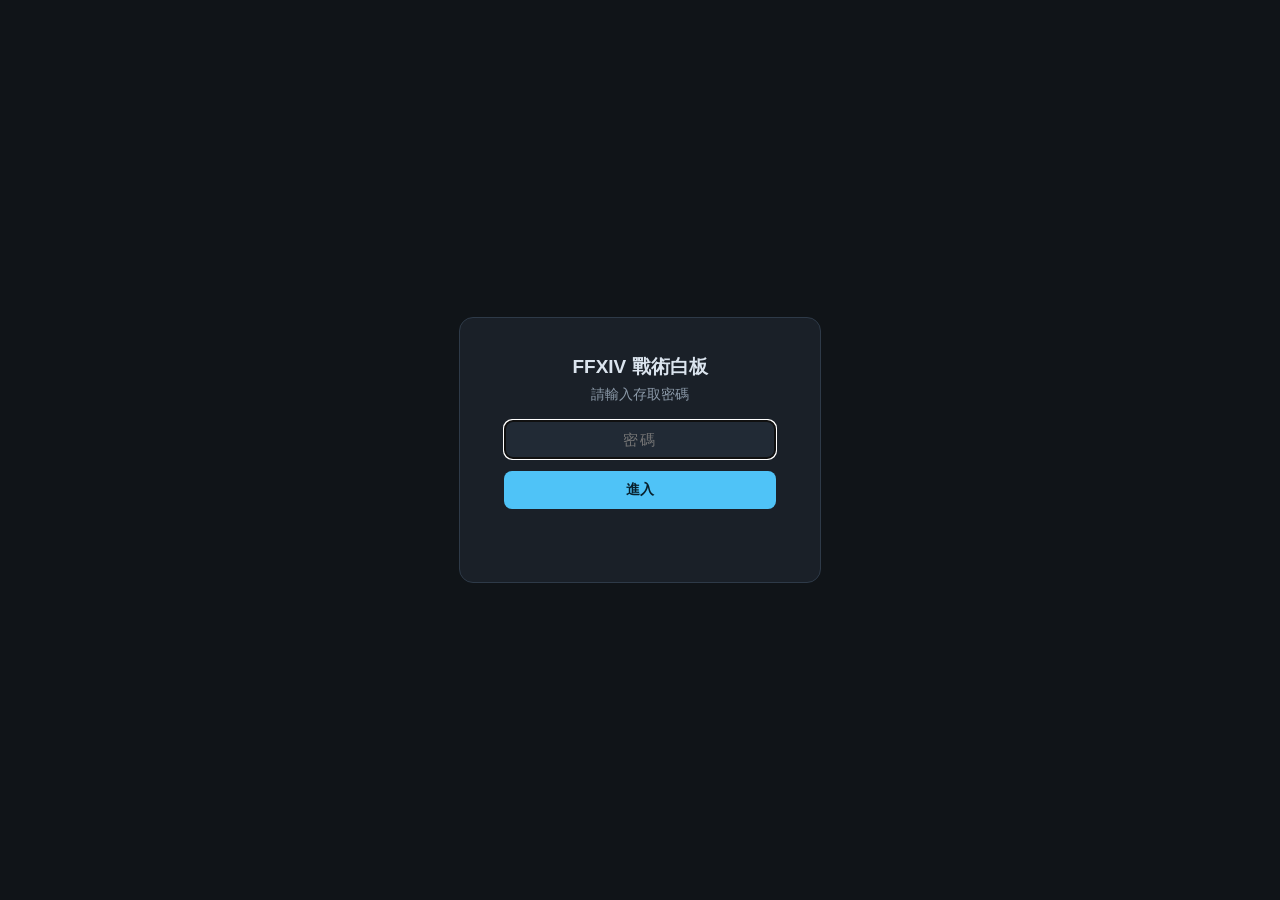
==== board.html @ fa4d5320 "校對版說明補上 P4 究極神兵 uwu-lab.js 的 P4 章節與速查卡已由 rebuild-uwu.py 帶入(與正式版相同), 這裡只更新首頁的校對版說明;board.html 的 raids" ====
﻿<!DOCTYPE html>
<html lang="zh-Hant">
<head>
<meta charset="UTF-8">
<meta name="viewport" content="width=device-width, initial-scale=1">
<title>FFXIV 戰術白板</title>
<link rel="stylesheet" href="css/board.css?v=5">
</head>
<body>

<div id="gate-overlay" class="gate-overlay">
  <div class="gate-box">
    <h1>FFXIV 戰術白板</h1>
    <p>請輸入存取密碼</p>
    <input id="gate-input" type="password" autocomplete="off" placeholder="密碼">
    <button id="gate-submit">進入</button>
    <p id="gate-error" class="gate-error"></p>
  </div>
</div>

<div id="board-app" hidden>
  <header class="board-header">
    <a class="home-link" href="index.html">← 返回首頁</a>
    <h1>戰術白板</h1>
    <div class="board-toolbar">
      <label class="toolbar-item">
        場地
        <select id="arena-select"></select>
      </label>
      <div id="phase-tabs" class="phase-tabs"></div>
      <button id="reset-tokens-btn" class="toolbar-btn">↺ 重置站位</button>
      <button id="import-guide-btn" class="toolbar-btn">📥 導入攻略</button>
      <button id="storage-btn" class="toolbar-btn">💾 盤面</button>
    </div>
  </header>
  <div class="board-body">
    <aside id="tool-bar" class="tool-bar"></aside>
    <main class="board-main">
      <div id="board-canvas" class="board-canvas-wrap"></div>
    </main>
    <aside class="side-panel">
      <div class="frame-note-panel">
        <h3>📝 影格說明</h3>
        <textarea id="frame-note-input" placeholder="尚無影格" disabled></textarea>
      </div>
      <div id="property-panel" class="property-panel"></div>
      <div id="object-list" class="object-list"></div>
    </aside>
  </div>
  <footer class="timeline-bar">
    <div class="timeline-row">
      <button id="timeline-play-btn" class="toolbar-btn timeline-play">▶ 播放</button>
      <button id="timeline-prev-btn" class="toolbar-btn" title="上一格(← 鍵)">◀ 上一格</button>
      <div id="timeline-frames" class="timeline-frames"></div>
      <button id="timeline-next-btn" class="toolbar-btn" title="下一格(→ 鍵)">下一格 ▶</button>
    </div>
    <div class="timeline-row">
      <span class="timeline-label">目前影格:</span>
      <button id="timeline-dup-btn" class="toolbar-btn" title="複製目前影格">⧉ 複製</button>
      <button id="timeline-del-btn" class="toolbar-btn danger" title="刪除目前影格">🗑 刪除</button>
      <button id="timeline-moveleft-btn" class="toolbar-btn" title="往前移">⇤ 前移</button>
      <button id="timeline-moveright-btn" class="toolbar-btn" title="往後移">⇥ 後移</button>
      <span class="timeline-sep"></span>
      <label class="toolbar-item">
        影格間隔
        <input id="timeline-holdsec" type="number" min="0.5" step="0.5" value="1.5">秒
      </label>
      <button id="timeline-add-btn" class="toolbar-btn">➕ 新增影格</button>
    </div>
  </footer>
</div>

<div id="import-modal" class="modal-overlay" hidden>
  <div class="modal-box">
    <div class="modal-header">
      <h2>📥 從攻略導入盤面</h2>
      <button id="import-close" class="modal-close" title="關閉">✕</button>
    </div>
    <div class="modal-body">
      <div class="modal-row">
        <span>副本</span>
        <select id="import-raid-select"></select>
      </div>
      <div class="modal-row">
        <span>階段</span>
        <select id="import-section-select"></select>
      </div>
      <label class="step-item" style="margin-bottom:6px">
        <input type="checkbox" id="import-select-all">
        <span><b>全選</b></span>
      </label>
      <div id="import-step-list" class="step-list"></div>
      <p class="modal-hint">導入會把攻略步驟轉成白板影格(含兵棋站位、地毯、箭頭、連線、標註與說明文字),導入後皆可自由編輯。</p>
    </div>
    <div class="modal-footer">
      <span id="import-count" class="modal-hint" style="margin:0"></span>
      <span class="spacer"></span>
      <button id="import-overwrite-btn" class="toolbar-btn primary">導入並覆蓋</button>
      <button id="import-append-btn" class="toolbar-btn">導入並新增影格</button>
    </div>
  </div>
</div>

<div id="storage-modal" class="modal-overlay" hidden>
  <div class="modal-box">
    <div class="modal-header">
      <h2>💾 盤面管理</h2>
      <button id="storage-close" class="modal-close" title="關閉">✕</button>
    </div>
    <div class="modal-body">
      <h3 class="modal-section-title">具名盤面</h3>
      <div id="storage-slot-list" class="slot-list"></div>
      <div class="modal-row" style="margin-top:12px">
        <input id="storage-name-input" type="text" placeholder="盤面名稱(例:黑洞①走位)" maxlength="40">
        <button id="storage-save-btn" class="toolbar-btn primary">存為新盤面</button>
      </div>

      <h3 class="modal-section-title">檔案交換</h3>
      <div class="modal-row">
        <button id="storage-export-btn" class="toolbar-btn">⬇ 匯出 JSON 檔</button>
        <button id="storage-import-btn" class="toolbar-btn">⬆ 匯入 JSON 檔</button>
        <input id="storage-file-input" type="file" accept="application/json,.json" hidden>
      </div>
      <p class="modal-hint">目前盤面會自動保存在這台瀏覽器,重開頁面會接回上次的內容。要分享給隊友請用匯出 JSON。</p>

      <h3 class="modal-section-title">重來</h3>
      <div class="modal-row">
        <button id="storage-clear-btn" class="toolbar-btn danger">🗑 清空目前盤面</button>
      </div>
    </div>
    <div class="modal-footer">
      <span id="storage-status" class="modal-hint" style="margin:0"></span>
    </div>
  </div>
</div>

<script src="js/board/gate.js?v=1"></script>
<script src="js/board/state.js?v=1"></script>
<script src="js/board/objects.js?v=4"></script>
<script src="js/board/canvas.js?v=1"></script>
<script src="js/board/history.js?v=1"></script>
<script src="data/arenas/index.js?v=1"></script>
<script src="data/raids.js?v=2"></script>
<script src="data/board-special-objects.js?v=3"></script>
<script src="js/board/import.js?v=4"></script>
<script src="js/board/storage.js?v=1"></script>
<script src="js/board/app.js?v=3"></script>
<script>
  boardGateInit(() => { boardMain().catch(e => { console.error(e); alert('載入失敗:' + e.message); }); });
</script>
</body>
</html>
---- css/board.css ----
/* FFXIV 戰術白板 — 深色主題 */
:root {
  --bg: #101418;
  --bg-panel: #1a2028;
  --bg-panel2: #212a35;
  --border: #2e3a48;
  --text: #dbe4ee;
  --text-dim: #8b99a8;
  --accent: #4fc3f7;   /* 介面主色(非物件用色) */
  --tank: #4a90d9;
  --healer: #4caf7d;
  --dps: #e05d5d;
  /* 物件調色盤:一般顏色命名(舊的機制語意名 fire/ice/thunder/void/death/accent 已停用) */
  --red: #ff3b3b;
  --orange: #ff7a45;
  --yellow: #ffd75e;
  --green: #4caf7d;
  --cyan: #4fc3f7;
  --blue: #7fb6ff;
  --purple: #b06ce0;
  --magenta: #d24ce0;
  --white: #eeeeee;
}

* { box-sizing: border-box; }
[hidden] { display: none !important; }
html, body {
  margin: 0; padding: 0; height: 100%;
  background: var(--bg); color: var(--text);
  font-family: "Microsoft JhengHei", "PingFang TC", "Noto Sans TC", sans-serif;
}
a { color: var(--accent); text-decoration: none; }

/* ── 卷軸(配合深色主題)───────────────
 * Firefox 用 scrollbar-*,Chromium/WebKit 用 ::-webkit-scrollbar。 */
* { scrollbar-width: thin; scrollbar-color: #3d4d5f transparent; }
::-webkit-scrollbar { width: 10px; height: 10px; }
/* 軌道透明,讓卷軸融進所在面板(側欄/工具列/彈窗背景色各不相同) */
::-webkit-scrollbar-track { background: transparent; }
::-webkit-scrollbar-thumb {
  background: #3d4d5f; border-radius: 6px;
  border: 2px solid transparent; background-clip: padding-box;  /* 內縮留白,滑塊看起來比軌道細 */
}
::-webkit-scrollbar-thumb:hover { background: #55697f; background-clip: padding-box; }
::-webkit-scrollbar-thumb:active { background: var(--accent); background-clip: padding-box; }
::-webkit-scrollbar-corner { background: transparent; }

/* ── 密碼門檻 ─────────────────────── */
.gate-overlay {
  position: fixed; inset: 0; display: flex; align-items: center; justify-content: center;
  background: var(--bg); z-index: 100;
}
.gate-box {
  text-align: center; background: var(--bg-panel); border: 1px solid var(--border);
  border-radius: 14px; padding: 36px 44px; min-width: 280px;
}
.gate-box h1 { font-size: 19px; margin: 0 0 6px; }
.gate-box p { margin: 4px 0 16px; color: var(--text-dim); font-size: 13.5px; }
.gate-box input {
  width: 100%; padding: 10px 12px; border-radius: 8px; margin-bottom: 12px;
  background: var(--bg-panel2); border: 1px solid var(--border); color: var(--text);
  font-size: 15px; text-align: center; letter-spacing: 2px;
}
.gate-box button {
  width: 100%; padding: 10px 12px; border-radius: 8px; cursor: pointer;
  background: var(--accent); border: none; color: #08202c; font-weight: 700; font-size: 14px;
}
.gate-error { color: #ff6b6b; min-height: 1.2em; }

/* ── 頂欄 ─────────────────────────── */
.board-header {
  display: flex; align-items: center; gap: 16px; flex-wrap: wrap;
  padding: 10px 18px; background: var(--bg-panel); border-bottom: 1px solid var(--border);
}
.board-header h1 { font-size: 17px; margin: 0; font-weight: 600; }
.board-header .home-link { font-size: 13px; color: var(--text-dim); }

.board-toolbar { display: flex; align-items: center; gap: 12px; margin-left: auto; flex-wrap: wrap; }
.toolbar-item { display: flex; align-items: center; gap: 6px; font-size: 13px; color: var(--text-dim); }
.toolbar-item select {
  background: var(--bg-panel2); color: var(--text); border: 1px solid var(--border);
  border-radius: 6px; padding: 4px 8px; font-size: 13px;
}
.phase-tabs { display: flex; gap: 6px; }
.phase-tab {
  padding: 5px 12px; border-radius: 6px; cursor: pointer; font-size: 13px; font-weight: 600;
  background: var(--bg-panel2); border: 1px solid var(--border); color: var(--text-dim);
}
.phase-tab:hover { border-color: var(--accent); color: var(--text); }
.phase-tab.active { background: var(--accent); border-color: var(--accent); color: #08202c; }

.toolbar-btn {
  padding: 6px 12px; border-radius: 6px; cursor: pointer; font-size: 13px; font-weight: 600;
  background: var(--bg-panel2); border: 1px solid var(--border); color: var(--text-dim);
}
.toolbar-btn:hover { border-color: var(--accent); color: var(--text); }
.toolbar-btn.active { background: #3a2a2a; border-color: #e0895d; color: #ffcf9e; }

/* ── 整體版面:頂欄 / 三欄主體 / 時間軸列 ── */
#board-app { display: flex; flex-direction: column; height: 100vh; }
.board-body {
  display: grid; grid-template-columns: 168px 1fr 260px;
  flex: 1; min-height: 0;
}

/* 工具列 */
.tool-bar {
  overflow-y: auto; border-right: 1px solid var(--border); background: var(--bg-panel);
  padding: 12px 10px; display: flex; flex-direction: column; gap: 4px;
}
.tool-group-title {
  margin: 10px 0 2px; font-size: 11.5px; font-weight: 700; color: var(--text-dim);
  text-transform: uppercase; letter-spacing: 0.04em;
}
.tool-group-title:first-child { margin-top: 0; }

/* 復原 / 重做 / 重置檢視 */
.tool-history-row {
  display: flex; gap: 4px; margin-bottom: 10px;
  padding-bottom: 10px; border-bottom: 1px solid var(--border);
}
.tool-icon-btn {
  flex: 1; padding: 6px 0; border-radius: 8px; cursor: pointer;
  background: var(--bg-panel2); border: 1px solid var(--border);
  color: var(--text-dim); font-size: 15px; line-height: 1.1;
}
.tool-icon-btn:hover:not(:disabled) { border-color: var(--accent); color: var(--text); }
.tool-icon-btn:disabled { opacity: 0.3; cursor: default; }
.tool-icon-btn.active { border-color: #e0895d; color: #ffcf9e; background: #3a2a2a; }
.tool-group-row { display: flex; flex-direction: column; gap: 4px; }
.tool-btn {
  display: flex; align-items: center; gap: 8px; text-align: left;
  padding: 7px 9px; border-radius: 8px; cursor: pointer;
  background: var(--bg-panel2); border: 1px solid var(--border);
  color: var(--text-dim); font-size: 12.5px; font-weight: 600;
}
.tool-btn:hover { border-color: var(--accent); color: var(--text); }
.tool-btn.active { background: var(--accent); border-color: var(--accent); color: #08202c; }
.tool-icon { font-size: 14px; width: 16px; text-align: center; flex: none; }

/* 畫布 */
.board-main {
  display: flex; justify-content: center; align-items: flex-start;
  padding: 22px; overflow: auto; box-sizing: border-box;
}
.board-canvas-wrap { width: 100%; max-width: 780px; }
.board-svg { width: 100%; height: auto; display: block; touch-action: none; aspect-ratio: 1; }
.board-canvas-wrap.placing .board-svg { cursor: crosshair; }

/* 側欄:屬性面板 + 物件清單 */
.side-panel {
  overflow-y: auto; border-left: 1px solid var(--border); background: var(--bg-panel);
  display: flex; flex-direction: column;
}
.property-panel {
  padding: 14px 14px 10px; border-bottom: 1px solid var(--border);
}
.property-panel h3 { margin: 0 0 10px; font-size: 14px; }
.prop-row {
  display: flex; align-items: center; justify-content: space-between; gap: 8px;
  margin-bottom: 8px; font-size: 12.5px; color: var(--text-dim);
}
.prop-row input, .prop-row select {
  width: 120px; padding: 4px 6px; border-radius: 6px;
  background: var(--bg-panel2); border: 1px solid var(--border); color: var(--text); font-size: 12.5px;
}
.prop-actions { display: flex; gap: 8px; margin-top: 10px; }
.toolbar-btn.danger { border-color: #7a3030; color: #ff9a9a; }
.toolbar-btn.danger:hover { border-color: #ff5f5f; }

.object-list { padding: 12px 14px; flex: 1; overflow-y: auto; }
.list-section { margin-bottom: 4px; }
.list-section-title-only {
  font-size: 12.5px; color: var(--text-dim); margin: 14px 0 2px; text-transform: uppercase; letter-spacing: 0.04em;
  font-weight: 700;
}
.list-section-header {
  display: flex; align-items: center; gap: 6px; margin: 10px 0 4px;
}
.list-section:first-child .list-section-header { margin-top: 0; }
.list-section-header h3 {
  flex: 1; font-size: 12.5px; color: var(--text-dim); margin: 0;
  text-transform: uppercase; letter-spacing: 0.04em; font-weight: 700;
}
.list-collapse-btn {
  flex: none; background: none; border: none; cursor: pointer; color: var(--text-dim);
  font-size: 11px; padding: 2px 4px; width: 16px;
}
.list-collapse-btn:hover { color: var(--text); }
.list-subgroup { padding-left: 4px; border-left: 2px solid var(--border); margin-left: 2px; }
.list-icon-btn.locked-all { color: #ffcf9e; opacity: 1; }
.list-empty { font-size: 12px; color: var(--text-dim); margin: 4px 0; }
.list-row {
  display: flex; align-items: center; gap: 4px; padding: 4px 6px; border-radius: 6px;
  margin-bottom: 2px;
}
.list-row.selected { background: var(--bg-panel2); outline: 1px solid var(--accent); }
.list-row:hover { background: var(--bg-panel2); }
.list-name {
  flex: 1; text-align: left; background: none; border: none; color: var(--text);
  font-size: 12.5px; cursor: pointer; padding: 2px 0; overflow: hidden; text-overflow: ellipsis; white-space: nowrap;
}
.list-icon-btn {
  flex: none; background: none; border: none; cursor: pointer; font-size: 12px; padding: 2px 4px;
  border-radius: 4px; opacity: 0.75;
}
.list-icon-btn:hover { opacity: 1; background: var(--border); }
.list-icon-btn.danger:hover { background: #7a3030; }

.board-floor-shape { fill: #3a3226; stroke: #17130c; stroke-width: 2.5; }
/* 場地中央簍空區(如極朱雀 P3 天坑) */
.board-floor-hole { fill: #08090c; stroke: none; }
.board-floor-hole-rim { fill: none; stroke: #ff6b6b; stroke-width: 1.8; stroke-dasharray: 5 3; opacity: .75; }

/* 場地標記 */
.token.token-waymark .wm-circle { fill: rgba(0,0,0,.35); stroke-width: 1.6; }
.wm-text { font-size: 9px; font-weight: 700; text-anchor: middle; dominant-baseline: central; fill: #fff; }
.wm-A { stroke: #ff6b6b; } .wm-B { stroke: #ffd75e; }
.wm-C { stroke: #7fb6ff; } .wm-D { stroke: #c98fff; }
.token.locked { opacity: 0.75; }

/* BOSS */
.boss-circle { fill: #5b4a78; stroke: #2b2140; stroke-width: 1.5; }
.boss-facing { fill: rgba(255,255,255,.35); }
.boss-text { font-size: 5.4px; font-weight: 700; fill: #fff; text-anchor: middle; dominant-baseline: central; }

/* 玩家 */
.player-circle { stroke: #0c1116; stroke-width: 1.2; }
.player-circle.role-tank { fill: var(--tank); }
.player-circle.role-healer { fill: var(--healer); }
.player-circle.role-dps { fill: var(--dps); }
.player-text { font-size: 5.6px; font-weight: 700; fill: #fff; text-anchor: middle; dominant-baseline: central; pointer-events: none; }

.board-token { cursor: grab; }
.board-token:active { cursor: grabbing; }
.board-token.selected .wm-circle,
.board-token.selected .boss-circle,
.board-token.selected .player-circle {
  stroke: #fff; stroke-width: 2;
  filter: drop-shadow(0 0 4px var(--accent)) drop-shadow(0 0 8px var(--accent));
}

/* ── 物件(地毯/箭頭/連線/標註)────────── */
.bobj { cursor: grab; }
.bobj:active { cursor: grabbing; }
.bobj.locked { cursor: not-allowed; opacity: 0.85; }
.bobj.selected { filter: drop-shadow(0 0 3px #fff) drop-shadow(0 0 6px var(--accent)); }

.aoe { opacity: 0.55; stroke: rgba(0,0,0,.25); stroke-width: 1; }
.aoe-red { fill: var(--red); }
.aoe-orange { fill: var(--orange); }
.aoe-yellow { fill: var(--yellow); }
.aoe-green { fill: var(--green); }
.aoe-cyan { fill: var(--cyan); }
.aoe-blue { fill: var(--blue); }
.aoe-purple { fill: var(--purple); }
.aoe-magenta { fill: var(--magenta); }
.aoe-white { fill: var(--white); }

.ann-arrow, .ann-arc { fill: none; stroke-width: 2.6; }
.ann-thin { stroke-width: 1.8; }
.ann-red { stroke: var(--red); color: var(--red); }
.ann-orange { stroke: var(--orange); color: var(--orange); }
.ann-yellow { stroke: var(--yellow); color: var(--yellow); }
.ann-green { stroke: var(--green); color: var(--green); }
.ann-cyan { stroke: var(--cyan); color: var(--cyan); }
.ann-blue { stroke: var(--blue); color: var(--blue); }
.ann-purple { stroke: var(--purple); color: var(--purple); }
.ann-magenta { stroke: var(--magenta); color: var(--magenta); }
.ann-white { stroke: var(--white); color: var(--white); }

.tether { stroke-width: 1.4; stroke-dasharray: 4 3; cursor: default; }
.tether-red { stroke: var(--red); } .tether-orange { stroke: var(--orange); }
.tether-yellow { stroke: var(--yellow); } .tether-green { stroke: var(--green); }
.tether-cyan { stroke: var(--cyan); } .tether-blue { stroke: var(--blue); }
.tether-purple { stroke: var(--purple); } .tether-magenta { stroke: var(--magenta); }
.tether-white { stroke: var(--white); }

/* 副本專屬物件 */
.blackhole-glow { fill: rgba(160,90,220,.28); }
.blackhole-core { fill: #140f1e; stroke: #a05adc; stroke-width: 1.4; }
.blackhole-eye { fill: rgba(200,140,255,.55); }
.tentacle-body { fill: #4a7c3f; stroke: #d8f0c8; stroke-width: 1.2; }
.tentacle-label { font-size: 6px; font-weight: 700; fill: #fff; text-anchor: middle; dominant-baseline: central; }

/* ── 極朱雀:朱紅旋律四色假名地板 ────────── */
.quad .quad-fill { stroke: rgba(0,0,0,.45); stroke-width: 0.8; }
.quad-purple .quad-fill { fill: #7b3f8f; }
.quad-brown  .quad-fill { fill: #55432e; }
.quad-green  .quad-fill { fill: #6f8a63; }
.quad-yellow .quad-fill { fill: #c9a028; }
.quad-boom .quad-fill { fill: #ff9126; }
/* stroke:none:文字不要被外層 ann-* 的 stroke 描邊糊掉 */
.quad-glyph {
  font-size: 17px; font-weight: 700; fill: rgba(255,255,255,.85); stroke: none;
  text-anchor: middle; dominant-baseline: central; pointer-events: none;
}
.quad-boom .quad-glyph { fill: rgba(60,20,0,.75); }

/* 灼熱旋律的塔 */
.tower-ring { fill: rgba(255,196,64,.16); stroke: #ffc440; stroke-width: 1.8; }
.tower-core { fill: rgba(255,196,64,.55); }

/* 蘇生之羽:羽毛與黃圈 */
.feather-aura { fill: rgba(214,164,58,.28); stroke: rgba(230,186,80,.7); stroke-width: 0.9; }
.feather-quill { fill: #f0b429; stroke: #7a4a10; stroke-width: 0.7; }
.feather-big .feather-quill { fill: #ff9f1c; }
.feather-cleared .feather-quill { fill: #4a4438; stroke: #2a261e; }

/* 火焰鳥 */
.bird-dead .bird-body { fill: #a3312c; stroke: #4d120f; stroke-width: 0.8; }
.bird-alive .bird-body { fill: #ffb52e; stroke: #7a4a10; stroke-width: 0.8; }

/* 禁止站位 */
.rock { fill: #f08a24; stroke: #5a2c08; stroke-width: 1.4; stroke-linejoin: round; }

/* 場上的其他敵人(UWU P4):風 / 火 / 土 / 究極神兵 */
.enemy-body { stroke: #1a1a1a; stroke-width: 1.3; }
.enemy-facing { fill: rgba(255,255,255,.45); }
.enemy-label {
  font-size: 7px; font-weight: 700; fill: #fff;
  text-anchor: middle; dominant-baseline: central; pointer-events: none;
}
.enemy-wind .enemy-body { fill: #2f8f62; }
.enemy-fire .enemy-body { fill: #c4472a; }
.enemy-earth .enemy-body { fill: #9a6a2f; }
.enemy-ultima .enemy-body { fill: #5b4a78; }
.enemy-neutral .enemy-body { fill: #666; }
.xmark path { stroke: #ff3b30; stroke-width: 2.6; stroke-linecap: round; fill: none; }

/* 場外「詩」文字列 */
.ps-cell circle { fill: #2b2318; stroke: #6b5a3c; stroke-width: 0.8; }
.ps-purple circle { fill: #5c2f6b; } .ps-brown circle { fill: #4a3a28; }
.ps-green  circle { fill: #55694c; } .ps-yellow circle { fill: #9c7c1f; }
.ps-glyph {
  font-size: 10px; font-weight: 700; fill: #f2e8d5; stroke: none;
  text-anchor: middle; dominant-baseline: central;
}

.marker-share-outer { fill: none; stroke: #ffb347; stroke-width: 1.6; stroke-dasharray: 4 2; }
.marker-share-inner { fill: rgba(255,179,71,.3); stroke: #ffb347; stroke-width: 1.2; }
.marker-triangle { fill: rgba(255,90,90,.9); stroke: #fff; stroke-width: 1; }
.marker-death-bg { fill: #7a1f1f; stroke: #ff5f5f; stroke-width: 1.4; }
.marker-death-text { font-size: 12px; text-anchor: middle; dominant-baseline: central; }
.marker-forbid-circle { fill: rgba(255,59,59,.18); stroke: #ff3b3b; stroke-width: 2; }
.marker-forbid-slash { stroke: #ff3b3b; stroke-width: 2; }
.marker-text-bg { fill: rgba(16,20,24,.92); stroke: var(--border); stroke-width: 1; rx: 4; }
/* stroke:none 是必要的 —— 外層 .ann-<color> 同時設了 stroke,會被 <text> 繼承,
 * 中文字在 8px 下會被自己的顏色描邊把字腔填滿,糊成一團無法辨識。 */
.marker-text-label {
  font-size: 8px; font-weight: 600; fill: currentColor; stroke: none;
  text-anchor: middle; dominant-baseline: central;
  paint-order: stroke; letter-spacing: .02em;
}
/* 同一個繼承問題:☠ 也在 ann-* 群組內 */
.marker-death-text { stroke: none; }
.marker-target-corner { fill: none; stroke: currentColor; stroke-width: 2; }

/* ── 時間軸列 ─────────────────────── */
.timeline-bar {
  flex: none; display: flex; flex-direction: column; gap: 8px;
  padding: 10px 18px; background: var(--bg-panel); border-top: 1px solid var(--border);
}
.timeline-row { display: flex; align-items: center; gap: 8px; overflow-x: auto; }
.timeline-label { font-size: 12.5px; color: var(--text-dim); flex: none; }
.timeline-sep { flex: none; width: 1px; align-self: stretch; background: var(--border); margin: 0 2px; }
.toolbar-btn:disabled, .list-icon-btn:disabled { opacity: 0.35; cursor: default; }
.toolbar-btn:disabled:hover { border-color: var(--border); color: var(--text-dim); }

#timeline-holdsec {
  width: 56px; padding: 4px 6px; border-radius: 6px; margin: 0 4px;
  background: var(--bg-panel2); border: 1px solid var(--border); color: var(--text); font-size: 13px;
}

.timeline-play.playing { background: #2a3a2a; border-color: #5dbb6e; color: #b6f2c1; }
.timeline-frames { display: flex; align-items: center; gap: 4px; flex: 1; overflow-x: auto; padding: 2px 0; }
.frame-chip {
  flex: none; width: 34px; height: 34px; border-radius: 8px; cursor: pointer;
  display: flex; align-items: center; justify-content: center;
  background: var(--bg-panel2); border: 1px solid var(--border);
  color: var(--text-dim); font-size: 13px; font-weight: 700;
}
.frame-chip:hover { border-color: var(--accent); color: var(--text); }
.frame-chip.active { background: var(--accent); border-color: var(--accent); color: #08202c; }
.timeline-empty { color: var(--text-dim); font-size: 13px; }

/* 同步模式標示(物件清單) */
.list-icon-btn.sync-on { color: var(--accent); opacity: 1; }

/* ── 影格說明(右側欄最上方)──────────── */
.frame-note-panel { padding: 14px 14px 12px; border-bottom: 1px solid var(--border); }
.frame-note-panel h3 { margin: 0 0 8px; font-size: 12.5px; color: var(--text-dim);
  text-transform: uppercase; letter-spacing: 0.04em; font-weight: 700; }
#frame-note-input {
  width: 100%; min-height: 84px; resize: vertical; padding: 8px 9px; border-radius: 6px;
  background: var(--bg-panel2); border: 1px solid var(--border); color: var(--text);
  font-family: inherit; font-size: 12.5px; line-height: 1.55;
}
#frame-note-input:disabled { opacity: 0.4; }

/* ── 副本專屬工具區段 ───────────────── */
#special-raid-select {
  width: 100%; margin-bottom: 6px; padding: 4px 6px; border-radius: 6px;
  background: var(--bg-panel2); border: 1px solid var(--border); color: var(--text); font-size: 12px;
}
.tool-special-empty { font-size: 11.5px; color: var(--text-dim); padding: 2px 2px 0; line-height: 1.5; }

/* ── 導入攻略彈窗 ──────────────────── */
.modal-overlay {
  position: fixed; inset: 0; z-index: 80; display: flex; align-items: center; justify-content: center;
  background: rgba(6,9,12,.72); padding: 24px;
}
.modal-box {
  background: var(--bg-panel); border: 1px solid var(--border); border-radius: 14px;
  width: 100%; max-width: 560px; max-height: 100%; display: flex; flex-direction: column;
}
.modal-header {
  display: flex; align-items: center; gap: 10px; padding: 14px 18px; border-bottom: 1px solid var(--border);
}
.modal-header h2 { margin: 0; font-size: 15px; flex: 1; }
.modal-close {
  background: none; border: none; color: var(--text-dim); font-size: 18px; cursor: pointer; line-height: 1;
}
.modal-close:hover { color: var(--text); }
.modal-body { padding: 16px 18px; overflow-y: auto; flex: 1; }
.modal-footer {
  display: flex; align-items: center; gap: 8px; padding: 12px 18px; border-top: 1px solid var(--border);
}
.modal-footer .spacer { flex: 1; }
.modal-row { display: flex; align-items: center; gap: 10px; margin-bottom: 12px; font-size: 13px; color: var(--text-dim); }
.modal-row > span { flex: none; width: 44px; }
.modal-row select {
  flex: 1; padding: 6px 8px; border-radius: 6px;
  background: var(--bg-panel2); border: 1px solid var(--border); color: var(--text); font-size: 13px;
}
.step-list { border: 1px solid var(--border); border-radius: 8px; padding: 6px; max-height: 300px; overflow-y: auto; }
.step-group-title {
  font-size: 11.5px; font-weight: 700; color: var(--text-dim); margin: 8px 4px 4px;
  text-transform: uppercase; letter-spacing: 0.04em;
}
.step-group-title:first-child { margin-top: 2px; }
.step-item {
  display: flex; align-items: flex-start; gap: 8px; padding: 6px 7px; border-radius: 6px;
  font-size: 12.5px; line-height: 1.5; cursor: pointer; color: var(--text);
}
.step-item:hover { background: var(--bg-panel2); }
.step-item input { margin: 3px 0 0; flex: none; accent-color: var(--accent); }
.modal-hint { font-size: 12px; color: var(--text-dim); margin: 10px 0 0; line-height: 1.6; }
.toolbar-btn.primary { background: var(--accent); border-color: var(--accent); color: #08202c; }
.toolbar-btn.primary:hover { color: #08202c; }

/* ── 盤面管理彈窗 ──────────────────── */
.modal-section-title {
  font-size: 11.5px; font-weight: 700; color: var(--text-dim); margin: 18px 0 8px;
  text-transform: uppercase; letter-spacing: 0.04em;
}
.modal-section-title:first-child { margin-top: 0; }
.slot-list { border: 1px solid var(--border); border-radius: 8px; padding: 6px; max-height: 240px; overflow-y: auto; }
.slot-list .list-empty { margin: 6px 4px; }
.slot-row {
  display: flex; align-items: center; gap: 6px; padding: 6px 7px; border-radius: 6px;
}
.slot-row:hover { background: var(--bg-panel2); }
.slot-row + .slot-row { margin-top: 2px; }
.slot-info { flex: 1; min-width: 0; display: flex; flex-direction: column; gap: 1px; }
.slot-info b { font-size: 13px; overflow: hidden; text-overflow: ellipsis; white-space: nowrap; }
.slot-info span { font-size: 11.5px; color: var(--text-dim); }
#storage-name-input {
  flex: 1; padding: 6px 9px; border-radius: 6px;
  background: var(--bg-panel2); border: 1px solid var(--border); color: var(--text); font-size: 13px;
}
#storage-status.error { color: #ff9a9a; }
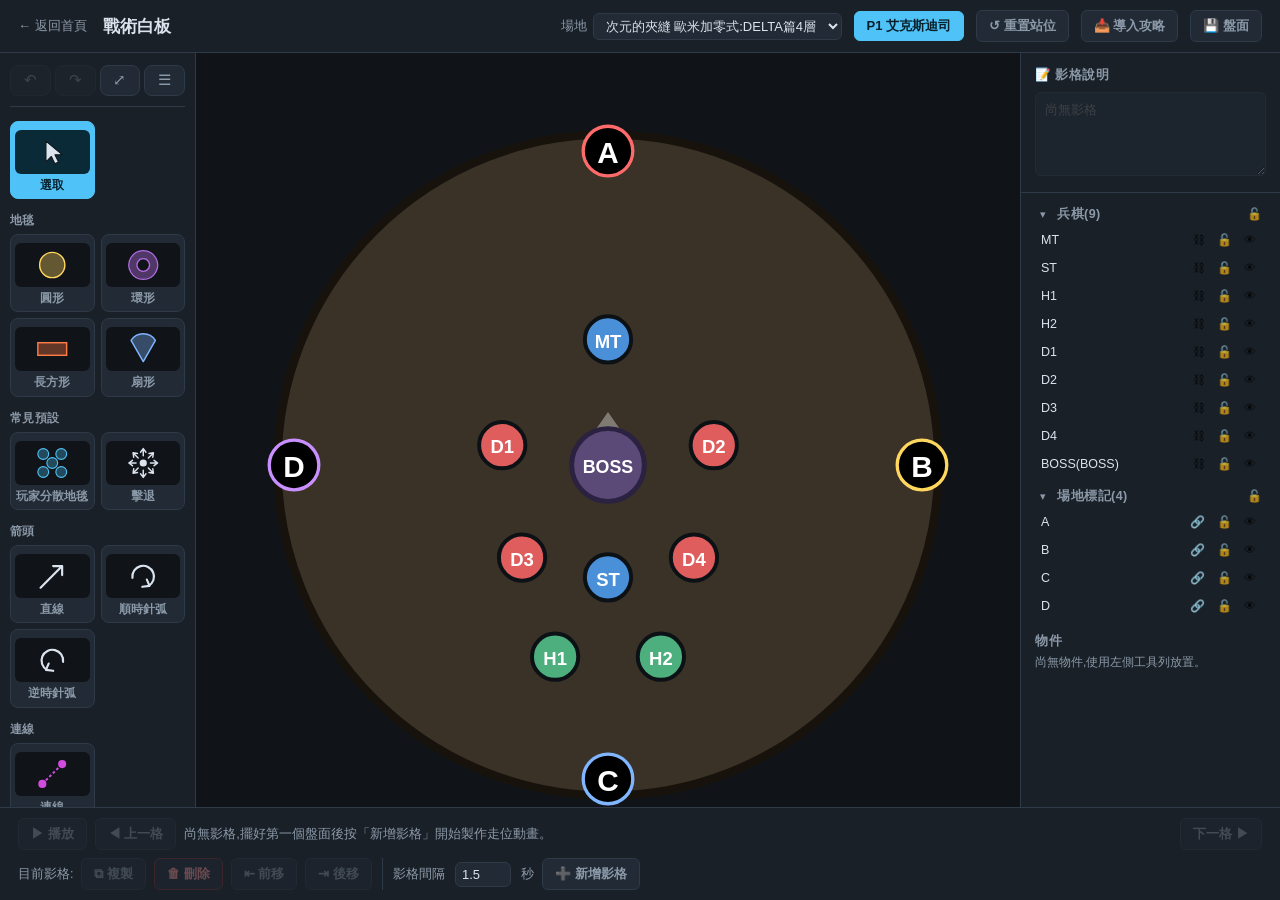
==== commit 6f54998b: "戰術白板改版:取消密碼、工具列方塊檢視、數值滑桿 - 移除存取密碼門檻(gate.js)與首頁「需要存取密碼」標示 - 左側工具列新增方塊/清單切換,預設為 2 欄方塊(圖形預覽 + 標題),選擇會記" ====
--- a/board.html
+++ b/board.html
@@ -3,22 +3,15 @@
 <head>
 <meta charset="UTF-8">
 <meta name="viewport" content="width=device-width, initial-scale=1">
+<!-- 不讓搜尋引擎收錄:本工具僅供個人使用,不公開發布 -->
+<meta name="robots" content="noindex, nofollow">
 <title>FFXIV 戰術白板</title>
-<link rel="stylesheet" href="css/board.css?v=5">
+<link rel="stylesheet" href="css/board.css?v=8">
+<link rel="stylesheet" href="css/room.css?v=1">
 </head>
 <body>
 
-<div id="gate-overlay" class="gate-overlay">
-  <div class="gate-box">
-    <h1>FFXIV 戰術白板</h1>
-    <p>請輸入存取密碼</p>
-    <input id="gate-input" type="password" autocomplete="off" placeholder="密碼">
-    <button id="gate-submit">進入</button>
-    <p id="gate-error" class="gate-error"></p>
-  </div>
-</div>
-
-<div id="board-app" hidden>
+<div id="board-app">
   <header class="board-header">
     <a class="home-link" href="index.html">← 返回首頁</a>
     <h1>戰術白板</h1>
@@ -134,19 +127,22 @@
   </div>
 </div>
 
-<script src="js/board/gate.js?v=1"></script>
+<script src="js/discord/sdk.min.js?v=1"></script>
+<script src="js/discord/config.js?v=2"></script>
+<script src="js/discord/activity.js?v=3"></script>
 <script src="js/board/state.js?v=1"></script>
 <script src="js/board/objects.js?v=4"></script>
 <script src="js/board/canvas.js?v=1"></script>
 <script src="js/board/history.js?v=1"></script>
 <script src="data/arenas/index.js?v=1"></script>
-<script src="data/raids.js?v=2"></script>
+<script src="data/raids.js?v=3"></script>
 <script src="data/board-special-objects.js?v=3"></script>
 <script src="js/board/import.js?v=4"></script>
 <script src="js/board/storage.js?v=1"></script>
-<script src="js/board/app.js?v=3"></script>
+<script src="js/board/app.js?v=5"></script>
+<script src="js/discord/room.js?v=2"></script>
 <script>
-  boardGateInit(() => { boardMain().catch(e => { console.error(e); alert('載入失敗:' + e.message); }); });
+  boardMain().catch(e => { console.error(e); alert('載入失敗:' + e.message); });
 </script>
 </body>
 </html>
--- a/css/board.css
+++ b/css/board.css
@@ -45,27 +45,6 @@
 ::-webkit-scrollbar-thumb:active { background: var(--accent); background-clip: padding-box; }
 ::-webkit-scrollbar-corner { background: transparent; }
 
-/* ── 密碼門檻 ─────────────────────── */
-.gate-overlay {
-  position: fixed; inset: 0; display: flex; align-items: center; justify-content: center;
-  background: var(--bg); z-index: 100;
-}
-.gate-box {
-  text-align: center; background: var(--bg-panel); border: 1px solid var(--border);
-  border-radius: 14px; padding: 36px 44px; min-width: 280px;
-}
-.gate-box h1 { font-size: 19px; margin: 0 0 6px; }
-.gate-box p { margin: 4px 0 16px; color: var(--text-dim); font-size: 13.5px; }
-.gate-box input {
-  width: 100%; padding: 10px 12px; border-radius: 8px; margin-bottom: 12px;
-  background: var(--bg-panel2); border: 1px solid var(--border); color: var(--text);
-  font-size: 15px; text-align: center; letter-spacing: 2px;
-}
-.gate-box button {
-  width: 100%; padding: 10px 12px; border-radius: 8px; cursor: pointer;
-  background: var(--accent); border: none; color: #08202c; font-weight: 700; font-size: 14px;
-}
-.gate-error { color: #ff6b6b; min-height: 1.2em; }
 
 /* ── 頂欄 ─────────────────────────── */
 .board-header {
@@ -470,3 +449,55 @@
   background: var(--bg-panel2); border: 1px solid var(--border); color: var(--text); font-size: 13px;
 }
 #storage-status.error { color: #ff9a9a; }
+
+/* 觀看者:白板唯讀(房間面板本身在 #board-app 之外,不受影響) */
+body.room-viewer #board-app { pointer-events: none; }
+body.room-viewer #board-app::after {
+  content: '觀看模式 · 由主持人操作'; position: fixed; left: 50%; top: 60px; transform: translateX(-50%);
+  padding: 4px 12px; border-radius: 999px; background: rgba(0, 0, 0, .6); color: #fff; font-size: 12px; z-index: 999;
+}
+
+/* ── 工具列:預覽圖(清單模式隱藏)─────────── */
+.tool-preview { display: none; }
+
+/* ── 工具列:方塊模式(2 欄,上預覽、下標題)── */
+.board-body:has(.tool-bar--grid) { grid-template-columns: 196px 1fr 260px; }
+.tool-bar--grid .tool-group-row { display: grid; grid-template-columns: 1fr 1fr; gap: 6px; }
+.tool-bar--grid .tool-btn {
+  flex-direction: column; justify-content: flex-start; gap: 4px;
+  padding: 8px 4px 6px; text-align: center; min-width: 0;
+}
+.tool-bar--grid .tool-icon { display: none; }
+.tool-bar--grid .tool-preview {
+  display: block; width: 100%; height: 44px;
+  background: var(--bg); border-radius: 6px; padding: 4px; box-sizing: border-box;
+}
+.tool-bar--grid .tool-label {
+  font-size: 11.5px; line-height: 1.25; width: 100%;
+  overflow: hidden; text-overflow: ellipsis; white-space: nowrap;
+}
+.tool-bar--grid .tool-btn.active .tool-preview { background: #0b2a38; }
+.tool-bar--grid .tool-special-empty { grid-column: 1 / -1; }
+
+/* ── 屬性面板:數值欄位 + 拖移滑桿 ──────── */
+.prop-row.prop-number {
+  display: grid; grid-template-columns: 1fr 72px; row-gap: 4px; align-items: center;
+}
+.prop-row.prop-number input[type="number"] { width: 72px; box-sizing: border-box; }
+.prop-row.prop-number input[type="range"] {
+  grid-column: 1 / -1; width: 100%; margin: 0; padding: 0; height: 18px;
+  -webkit-appearance: none; appearance: none; background: transparent; border: none; cursor: pointer;
+}
+.prop-number input[type="range"]::-webkit-slider-runnable-track {
+  height: 4px; border-radius: 2px;
+  background: linear-gradient(to right, var(--accent) var(--fill, 0%), var(--border) var(--fill, 0%));
+}
+.prop-number input[type="range"]::-webkit-slider-thumb {
+  -webkit-appearance: none; width: 14px; height: 14px; margin-top: -5px; border-radius: 50%;
+  background: var(--text); border: 2px solid var(--accent);
+}
+.prop-number input[type="range"]::-moz-range-track { height: 4px; border-radius: 2px; background: var(--border); }
+.prop-number input[type="range"]::-moz-range-progress { height: 4px; border-radius: 2px; background: var(--accent); }
+.prop-number input[type="range"]::-moz-range-thumb {
+  width: 12px; height: 12px; border-radius: 50%; background: var(--text); border: 2px solid var(--accent);
+}
--- a/css/room.css
+++ b/css/room.css
@@ -0,0 +1,30 @@
+/* room.css — Discord 房間面板(js/discord/room.js),首頁/攻略/白板共用。
+ * 只在 Discord 內(或本機開發 ?room=&devuser=)才會出現。 */
+#room-panel {
+  position: fixed; right: 12px; bottom: 12px; z-index: 1000;
+  width: 240px; max-height: 60vh; overflow: auto;
+  background: var(--bg-panel); color: var(--text);
+  border: 1px solid var(--border); border-radius: 10px;
+  box-shadow: 0 6px 24px rgba(0, 0, 0, .35); font-size: 13px;
+}
+#room-panel .room-head { display: flex; align-items: center; gap: 8px; padding: 8px 10px; border-bottom: 1px solid var(--border); }
+#room-panel .room-status { flex: 1; opacity: .7; font-size: 12px; }
+#room-panel .room-toggle { background: none; border: none; color: inherit; font-size: 16px; cursor: pointer; padding: 0 4px; }
+#room-panel.collapsed .room-body { display: none; }
+#room-panel .room-body { padding: 8px 10px; display: grid; gap: 8px; }
+#room-panel .room-role { margin: 0; line-height: 1.5; }
+#room-panel .room-people { list-style: none; margin: 0; padding: 0; display: grid; gap: 4px; }
+#room-panel .room-people li { display: flex; align-items: center; gap: 6px; }
+#room-panel .room-people li.is-host .room-name { font-weight: 600; }
+#room-panel .room-name { flex: 1; overflow: hidden; text-overflow: ellipsis; white-space: nowrap; }
+#room-panel .room-request { display: flex; align-items: center; gap: 6px; padding: 6px; border-radius: 6px; background: rgba(255, 200, 80, .12); }
+#room-panel .room-request span { flex: 1; }
+#room-panel button { font: inherit; font-size: 12px; padding: 3px 8px; border-radius: 6px; cursor: pointer;
+  border: 1px solid var(--border); background: var(--bg-panel2); color: inherit; }
+#room-panel .room-actions button { width: 100%; padding: 6px; }
+
+#room-panel .room-follow { display: grid; gap: 2px; padding: 6px 0; border-top: 1px solid var(--border); border-bottom: 1px solid var(--border); }
+#room-panel .room-follow:empty { display: none; }
+#room-panel .room-switch { display: flex; align-items: center; gap: 6px; cursor: pointer; font-weight: 600; }
+#room-panel .room-switch input { accent-color: var(--accent); width: 15px; height: 15px; margin: 0; }
+#room-panel .room-hint { opacity: .75; font-size: 12px; }
